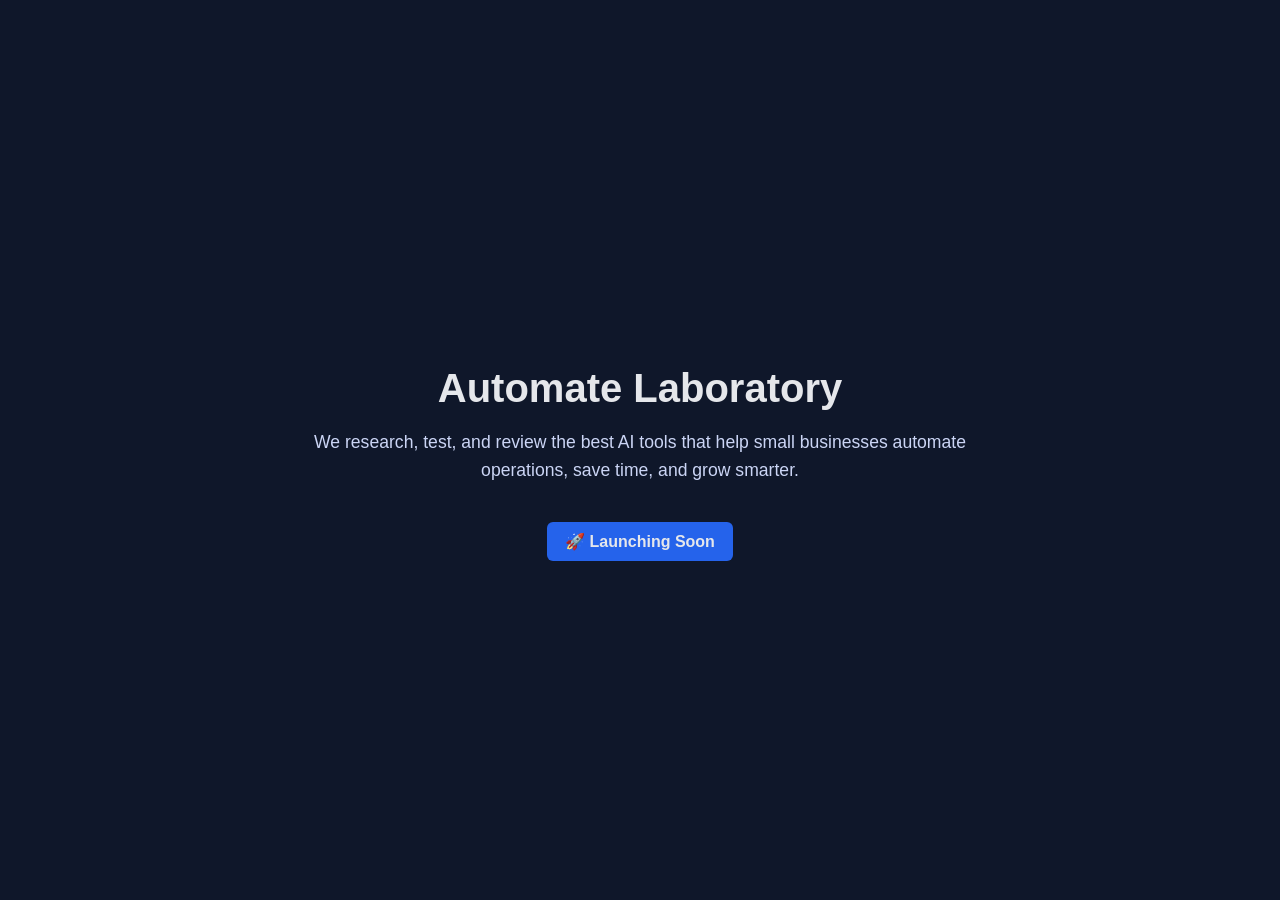
==== index.html @ 59f5715a "Rename Index.html to index.html" ====
<!DOCTYPE html>
<html lang="en">
<head>
  <meta charset="UTF-8">
  <title>Automate Laboratory</title>
  <meta name="description" content="Automate Laboratory reviews and explores the best AI tools for small business automation.">
  <meta name="viewport" content="width=device-width, initial-scale=1">
  <style>
    body {
      font-family: Arial, sans-serif;
      background: #0f172a;
      color: #e5e7eb;
      margin: 0;
      padding: 0;
      display: flex;
      justify-content: center;
      align-items: center;
      height: 100vh;
      text-align: center;
    }
    .container {
      max-width: 700px;
      padding: 40px;
    }
    h1 {
      font-size: 2.5rem;
      margin-bottom: 16px;
    }
    p {
      font-size: 1.1rem;
      line-height: 1.6;
      color: #cbd5f5;
    }
    .tag {
      display: inline-block;
      margin-top: 20px;
      padding: 10px 18px;
      background: #2563eb;
      border-radius: 6px;
      font-weight: bold;
    }
  </style>
</head>
<body>
  <div class="container">
    <h1>Automate Laboratory</h1>
    <p>
      We research, test, and review the best AI tools that help small businesses
      automate operations, save time, and grow smarter.
    </p>
    <div class="tag">🚀 Launching Soon</div>
  </div>
</body>
</html>
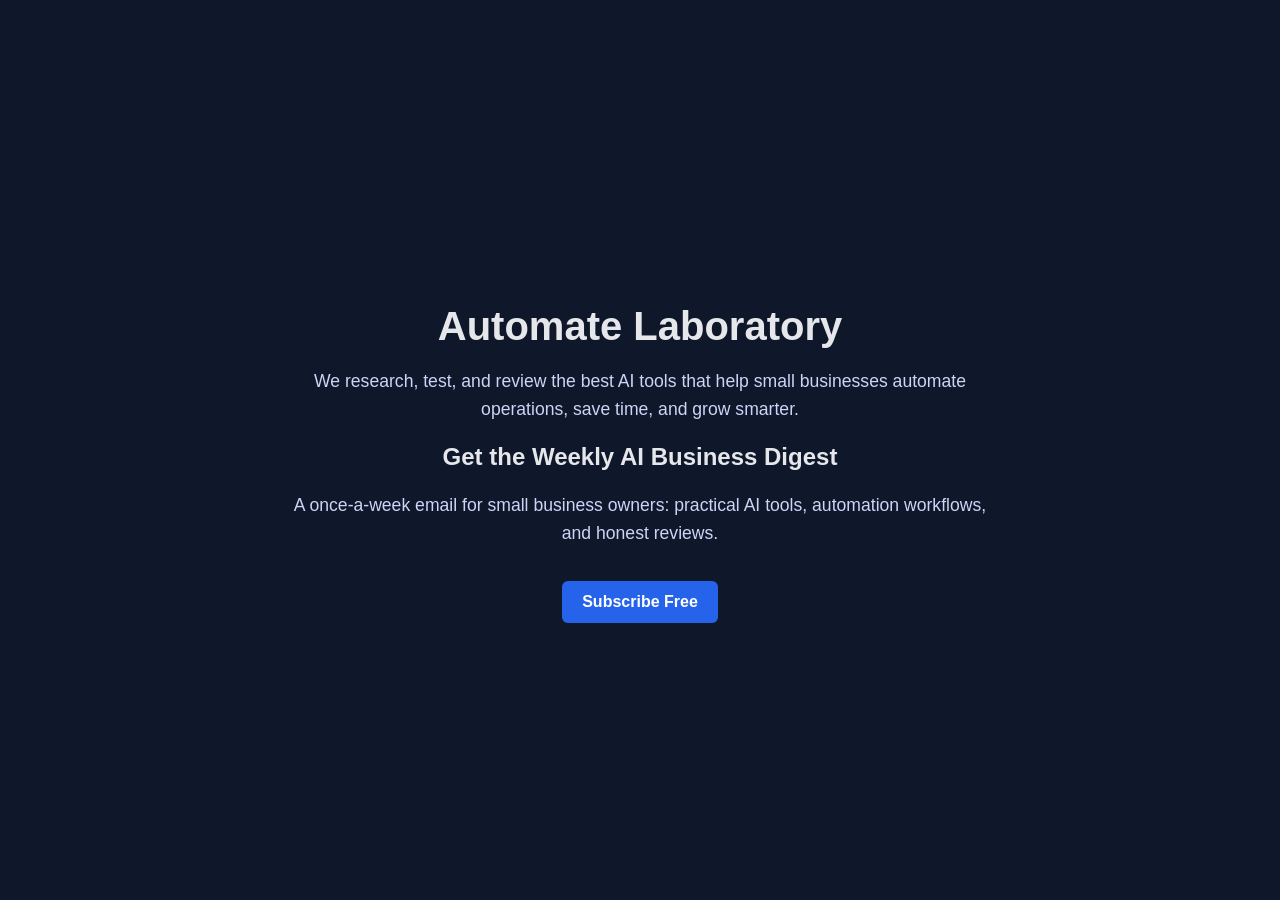
==== commit be30984b: "Update index.html" ====
--- a/index.html
+++ b/index.html
@@ -48,7 +48,26 @@
       We research, test, and review the best AI tools that help small businesses
       automate operations, save time, and grow smarter.
     </p>
-    <div class="tag">🚀 Launching Soon</div>
+    <h2>Get the Weekly AI Business Digest</h2>
+<p>
+  A once-a-week email for small business owners:
+  practical AI tools, automation workflows, and honest reviews.
+</p>
+
+<a href="https://shubhams-newsletter-630bbe.beehiiv.com/"
+   target="_blank"
+   style="
+     display:inline-block;
+     margin-top:16px;
+     padding:12px 20px;
+     background:#2563eb;
+     color:#ffffff;
+     text-decoration:none;
+     border-radius:6px;
+     font-weight:bold;">
+  Subscribe Free
+</a>
+
   </div>
 </body>
 </html>
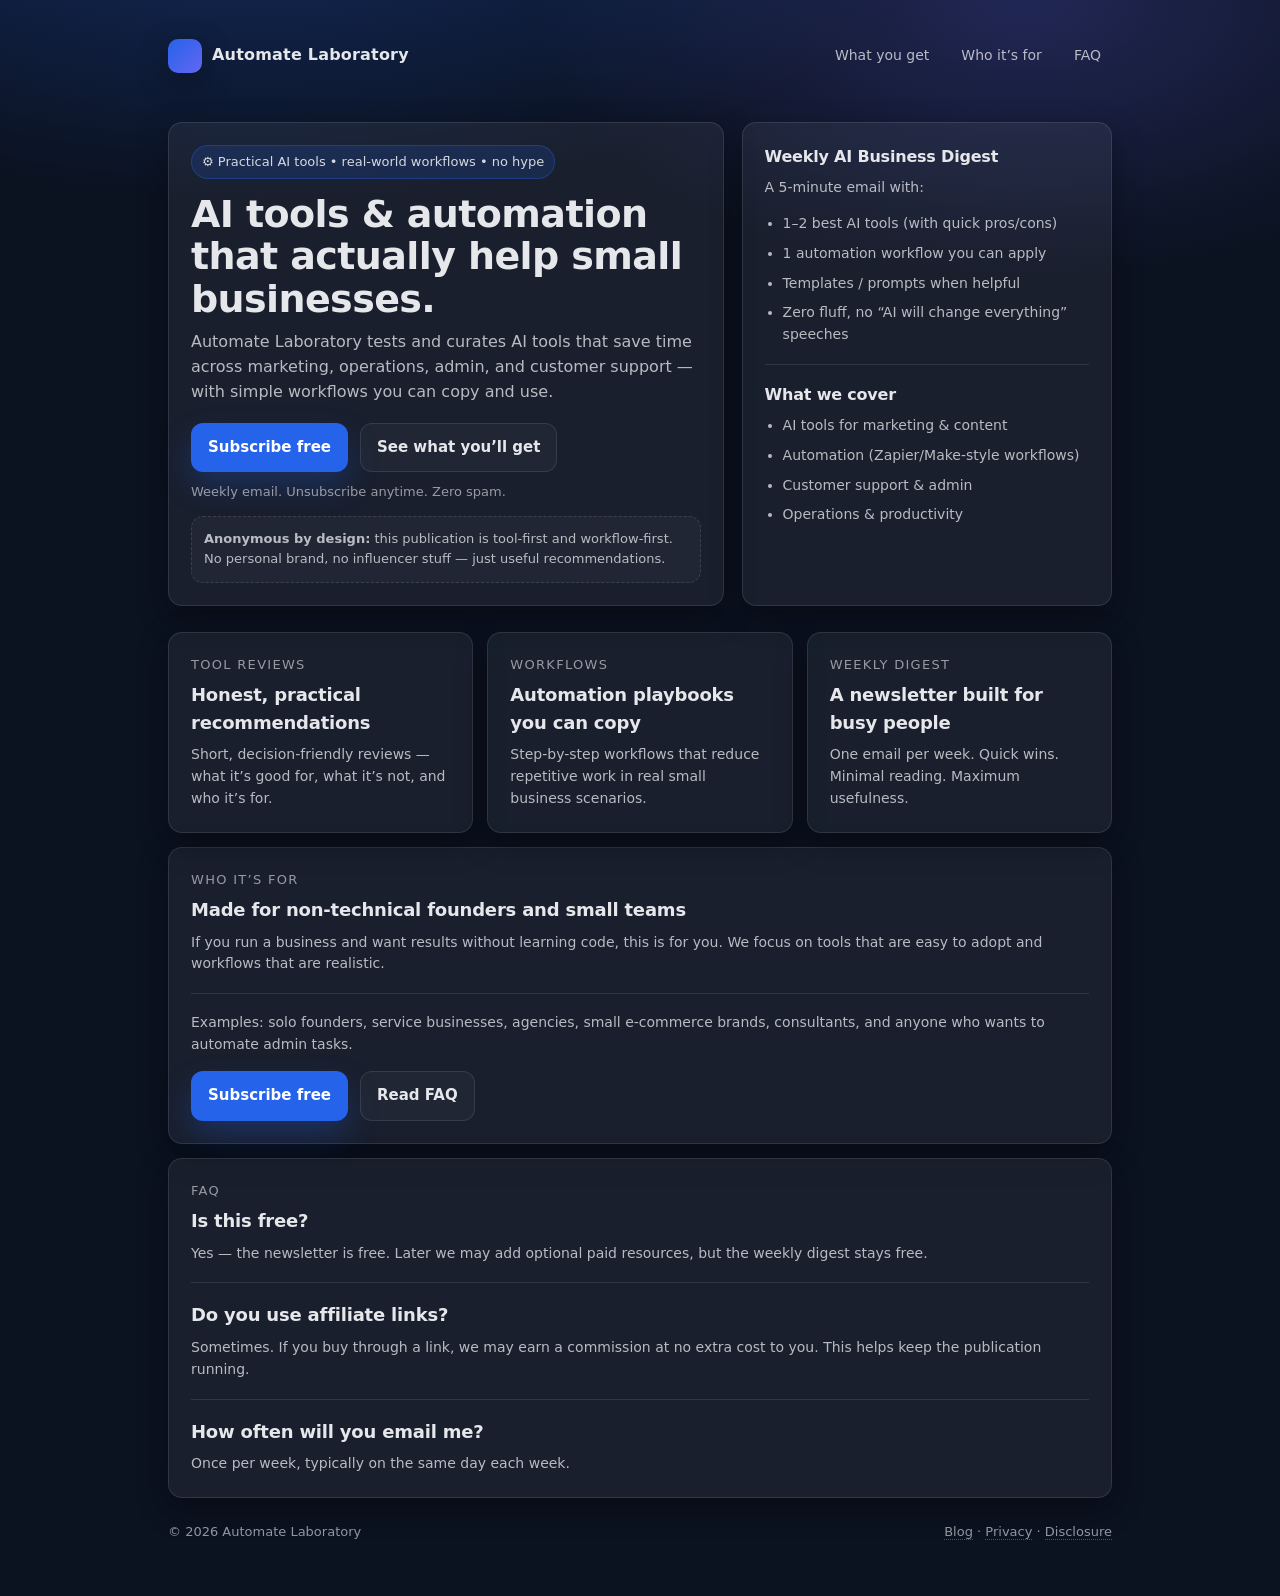
==== commit 35dde26d: "Update HOMEPAGE.html" ====
--- a/index.html
+++ b/index.html
@@ -1,73 +1,363 @@
-<!DOCTYPE html>
+<!doctype html>
 <html lang="en">
 <head>
-  <meta charset="UTF-8">
-  <title>Automate Laboratory</title>
-  <meta name="description" content="Automate Laboratory reviews and explores the best AI tools for small business automation.">
-  <meta name="viewport" content="width=device-width, initial-scale=1">
+  <meta charset="utf-8" />
+  <meta name="viewport" content="width=device-width,initial-scale=1" />
+  <title>Automate Laboratory — AI Tools & Automation for Small Business</title>
+  <meta name="description" content="Automate Laboratory helps small business owners discover practical AI tools and automation workflows. Get the Weekly AI Business Digest." />
+  <meta name="robots" content="index,follow" />
+
+  <!-- Social previews (optional but helpful) -->
+  <meta property="og:title" content="Automate Laboratory" />
+  <meta property="og:description" content="Practical AI tools + automation workflows for small business owners. Weekly digest." />
+  <meta property="og:type" content="website" />
+  <meta property="og:url" content="https://automatelaboratory.com/" />
+
   <style>
-    body {
-      font-family: Arial, sans-serif;
-      background: #0f172a;
-      color: #e5e7eb;
+    :root{
+      --bg: #0b1220;
+      --card: rgba(255,255,255,0.06);
+      --text: #e5e7eb;
+      --muted: rgba(229,231,235,0.78);
+      --muted2: rgba(229,231,235,0.62);
+      --line: rgba(255,255,255,0.10);
+      --primary: #2563eb;
+      --primary2: #1d4ed8;
+      --chip: rgba(37,99,235,0.16);
+      --shadow: 0 10px 30px rgba(0,0,0,0.35);
+      --radius: 14px;
+      --max: 980px;
+    }
+    *{ box-sizing: border-box; }
+    body{
+      margin:0;
+      font-family: system-ui, -apple-system, Segoe UI, Roboto, Arial, sans-serif;
+      background: radial-gradient(1200px 600px at 20% -10%, rgba(37,99,235,0.35), transparent 60%),
+                  radial-gradient(900px 500px at 80% 0%, rgba(99,102,241,0.25), transparent 55%),
+                  var(--bg);
+      color: var(--text);
+      line-height: 1.55;
+    }
+    a{ color: inherit; }
+    .wrap{ max-width: var(--max); margin: 0 auto; padding: 26px 18px 54px; }
+    .topbar{
+      display:flex; align-items:center; justify-content:space-between;
+      padding: 10px 0 20px;
+    }
+    .brand{
+      display:flex; gap:10px; align-items:center; text-decoration:none;
+    }
+    .logo{
+      width:34px; height:34px; border-radius:10px;
+      background: linear-gradient(135deg, rgba(37,99,235,1), rgba(99,102,241,1));
+      box-shadow: var(--shadow);
+    }
+    .brand span{
+      font-weight: 800;
+      letter-spacing: 0.2px;
+    }
+    .nav{
+      display:flex; gap:10px; align-items:center;
+      font-size: 14px;
+      color: var(--muted);
+    }
+    .nav a{
+      text-decoration:none;
+      padding: 8px 10px;
+      border: 1px solid transparent;
+      border-radius: 10px;
+    }
+    .nav a:hover{
+      border-color: var(--line);
+      background: rgba(255,255,255,0.03);
+    }
+
+    .hero{
+      padding: 26px 0 12px;
+      display:grid;
+      grid-template-columns: 1.2fr 0.8fr;
+      gap: 18px;
+      align-items: stretch;
+    }
+    @media (max-width: 900px){
+      .hero{ grid-template-columns: 1fr; }
+    }
+    .card{
+      background: var(--card);
+      border: 1px solid var(--line);
+      border-radius: var(--radius);
+      box-shadow: var(--shadow);
+      padding: 22px;
+    }
+    .chip{
+      display:inline-flex;
+      gap:8px;
+      align-items:center;
+      padding: 6px 10px;
+      border-radius: 999px;
+      background: var(--chip);
+      border: 1px solid rgba(37,99,235,0.35);
+      color: rgba(229,231,235,0.92);
+      font-size: 13px;
+      margin-bottom: 14px;
+    }
+    h1{
+      margin: 0 0 10px;
+      font-size: 38px;
+      line-height: 1.12;
+      letter-spacing: -0.6px;
+    }
+    @media (max-width: 520px){
+      h1{ font-size: 32px; }
+    }
+    .sub{
+      margin: 0 0 18px;
+      color: var(--muted);
+      font-size: 16px;
+      max-width: 62ch;
+    }
+    .ctaRow{
+      display:flex; gap: 12px; flex-wrap: wrap; align-items:center;
+      margin-top: 14px;
+    }
+    .btn{
+      display:inline-flex;
+      align-items:center;
+      justify-content:center;
+      padding: 12px 16px;
+      border-radius: 12px;
+      text-decoration:none;
+      font-weight: 700;
+      border: 1px solid transparent;
+      cursor:pointer;
+      font-size: 15px;
+    }
+    .btnPrimary{
+      background: var(--primary);
+      color: white;
+      box-shadow: 0 14px 30px rgba(37,99,235,0.25);
+    }
+    .btnPrimary:hover{ background: var(--primary2); }
+    .btnGhost{
+      background: rgba(255,255,255,0.03);
+      border-color: var(--line);
+      color: var(--text);
+    }
+    .btnGhost:hover{ background: rgba(255,255,255,0.06); }
+    .mini{
+      font-size: 13px;
+      color: var(--muted2);
+      margin-top: 10px;
+    }
+
+    .rightCard h2{
+      margin: 0 0 8px;
+      font-size: 16px;
+      letter-spacing: -0.2px;
+    }
+    .rightCard p{
+      margin: 0 0 14px;
+      color: var(--muted);
+      font-size: 14px;
+    }
+    .list{
       margin: 0;
-      padding: 0;
-      display: flex;
-      justify-content: center;
-      align-items: center;
-      height: 100vh;
-      text-align: center;
-    }
-    .container {
-      max-width: 700px;
-      padding: 40px;
-    }
-    h1 {
-      font-size: 2.5rem;
-      margin-bottom: 16px;
-    }
-    p {
-      font-size: 1.1rem;
-      line-height: 1.6;
-      color: #cbd5f5;
-    }
-    .tag {
-      display: inline-block;
-      margin-top: 20px;
-      padding: 10px 18px;
-      background: #2563eb;
-      border-radius: 6px;
-      font-weight: bold;
+      padding-left: 18px;
+      color: var(--muted);
+      font-size: 14px;
+    }
+    .list li{ margin: 8px 0; }
+    .grid3{
+      display:grid;
+      grid-template-columns: repeat(3, 1fr);
+      gap: 14px;
+      margin-top: 14px;
+    }
+    @media (max-width: 900px){
+      .grid3{ grid-template-columns: 1fr; }
+    }
+    .kicker{
+      font-size: 13px;
+      color: var(--muted2);
+      margin: 0 0 6px;
+      text-transform: uppercase;
+      letter-spacing: 0.10em;
+    }
+    h3{
+      margin: 0 0 8px;
+      font-size: 18px;
+      letter-spacing: -0.2px;
+    }
+    .p{
+      margin: 0;
+      color: var(--muted);
+      font-size: 14px;
+    }
+    .divider{
+      height: 1px;
+      background: var(--line);
+      margin: 18px 0;
+    }
+    .footer{
+      margin-top: 24px;
+      color: var(--muted2);
+      font-size: 13px;
+      display:flex;
+      justify-content:space-between;
+      gap: 12px;
+      flex-wrap: wrap;
+      align-items:center;
+    }
+    .footer a{
+      color: var(--muted2);
+      text-decoration:none;
+      border-bottom: 1px dotted rgba(255,255,255,0.28);
+    }
+    .footer a:hover{
+      color: var(--text);
+      border-bottom-color: rgba(229,231,235,0.8);
+    }
+    .mutedBox{
+      background: rgba(255,255,255,0.03);
+      border: 1px dashed rgba(255,255,255,0.12);
+      border-radius: 12px;
+      padding: 12px;
+      margin-top: 14px;
+      color: var(--muted);
+      font-size: 13px;
     }
   </style>
 </head>
+
 <body>
-  <div class="container">
-    <h1>Automate Laboratory</h1>
-    <p>
-      We research, test, and review the best AI tools that help small businesses
-      automate operations, save time, and grow smarter.
-    </p>
-    <h2>Get the Weekly AI Business Digest</h2>
-<p>
-  A once-a-week email for small business owners:
-  practical AI tools, automation workflows, and honest reviews.
-</p>
-
-<a href="https://shubhams-newsletter-630bbe.beehiiv.com/"
-   target="_blank"
-   style="
-     display:inline-block;
-     margin-top:16px;
-     padding:12px 20px;
-     background:#2563eb;
-     color:#ffffff;
-     text-decoration:none;
-     border-radius:6px;
-     font-weight:bold;">
-  Subscribe Free
-</a>
-
+  <div class="wrap">
+    <div class="topbar">
+      <a class="brand" href="/" aria-label="Automate Laboratory">
+        <div class="logo" aria-hidden="true"></div>
+        <span>Automate Laboratory</span>
+      </a>
+
+      <div class="nav">
+        <a href="#what">What you get</a>
+        <a href="#for">Who it’s for</a>
+        <a href="#faq">FAQ</a>
+      </div>
+    </div>
+
+    <section class="hero">
+      <div class="card">
+        <div class="chip">⚙️ Practical AI tools • real-world workflows • no hype</div>
+        <h1>AI tools & automation that actually help small businesses.</h1>
+        <p class="sub">
+          Automate Laboratory tests and curates AI tools that save time across marketing, operations,
+          admin, and customer support — with simple workflows you can copy and use.
+        </p>
+
+        <div class="ctaRow">
+          <!-- Replace BEEHIIV_URL below -->
+          <a class="btn btnPrimary" href="BEEHIIV_URL" target="_blank" rel="noopener">Subscribe free</a>
+          <a class="btn btnGhost" href="#what">See what you’ll get</a>
+        </div>
+
+        <div class="mini">Weekly email. Unsubscribe anytime. Zero spam.</div>
+
+        <div class="mutedBox">
+          <strong>Anonymous by design:</strong> this publication is tool-first and workflow-first.
+          No personal brand, no influencer stuff — just useful recommendations.
+        </div>
+      </div>
+
+      <div class="card rightCard">
+        <h2>Weekly AI Business Digest</h2>
+        <p>A 5-minute email with:</p>
+        <ul class="list">
+          <li>1–2 best AI tools (with quick pros/cons)</li>
+          <li>1 automation workflow you can apply</li>
+          <li>Templates / prompts when helpful</li>
+          <li>Zero fluff, no “AI will change everything” speeches</li>
+        </ul>
+
+        <div class="divider"></div>
+
+        <h2>What we cover</h2>
+        <ul class="list">
+          <li>AI tools for marketing & content</li>
+          <li>Automation (Zapier/Make-style workflows)</li>
+          <li>Customer support & admin</li>
+          <li>Operations & productivity</li>
+        </ul>
+      </div>
+    </section>
+
+    <section id="what" class="grid3">
+      <div class="card">
+        <p class="kicker">Tool reviews</p>
+        <h3>Honest, practical recommendations</h3>
+        <p class="p">Short, decision-friendly reviews — what it’s good for, what it’s not, and who it’s for.</p>
+      </div>
+      <div class="card">
+        <p class="kicker">Workflows</p>
+        <h3>Automation playbooks you can copy</h3>
+        <p class="p">Step-by-step workflows that reduce repetitive work in real small business scenarios.</p>
+      </div>
+      <div class="card">
+        <p class="kicker">Weekly digest</p>
+        <h3>A newsletter built for busy people</h3>
+        <p class="p">One email per week. Quick wins. Minimal reading. Maximum usefulness.</p>
+      </div>
+    </section>
+
+    <section id="for" class="card" style="margin-top:14px;">
+      <p class="kicker">Who it’s for</p>
+      <h3>Made for non-technical founders and small teams</h3>
+      <p class="p" style="margin-top:8px;">
+        If you run a business and want results without learning code, this is for you.
+        We focus on tools that are easy to adopt and workflows that are realistic.
+      </p>
+      <div class="divider"></div>
+      <p class="p">
+        Examples: solo founders, service businesses, agencies, small e-commerce brands, consultants,
+        and anyone who wants to automate admin tasks.
+      </p>
+
+      <div class="ctaRow" style="margin-top:16px;">
+        <!-- Replace BEEHIIV_URL below -->
+        <a class="btn btnPrimary" href="https://shubhams-newsletter-630bbe.beehiiv.com/" target="_blank" rel="noopener">Subscribe free</a>
+        <a class="btn btnGhost" href="#faq">Read FAQ</a>
+      </div>
+    </section>
+
+    <section id="faq" class="card" style="margin-top:14px;">
+      <p class="kicker">FAQ</p>
+
+      <h3>Is this free?</h3>
+      <p class="p">Yes — the newsletter is free. Later we may add optional paid resources, but the weekly digest stays free.</p>
+
+      <div class="divider"></div>
+
+      <h3>Do you use affiliate links?</h3>
+      <p class="p">
+        Sometimes. If you buy through a link, we may earn a commission at no extra cost to you. This helps keep the publication running.
+      </p>
+
+      <div class="divider"></div>
+
+      <h3>How often will you email me?</h3>
+      <p class="p">Once per week, typically on the same day each week.</p>
+    </section>
+
+    <div class="footer">
+      <div>© <span id="y"></span> Automate Laboratory</div>
+      <div>
+        <a href="/blog/">Blog</a> ·
+        <a href="/privacy.html">Privacy</a> ·
+        <a href="/affiliate-disclosure.html">Disclosure</a>
+      </div>
+    </div>
   </div>
+
+  <script>
+    document.getElementById("y").textContent = new Date().getFullYear();
+  </script>
 </body>
 </html>
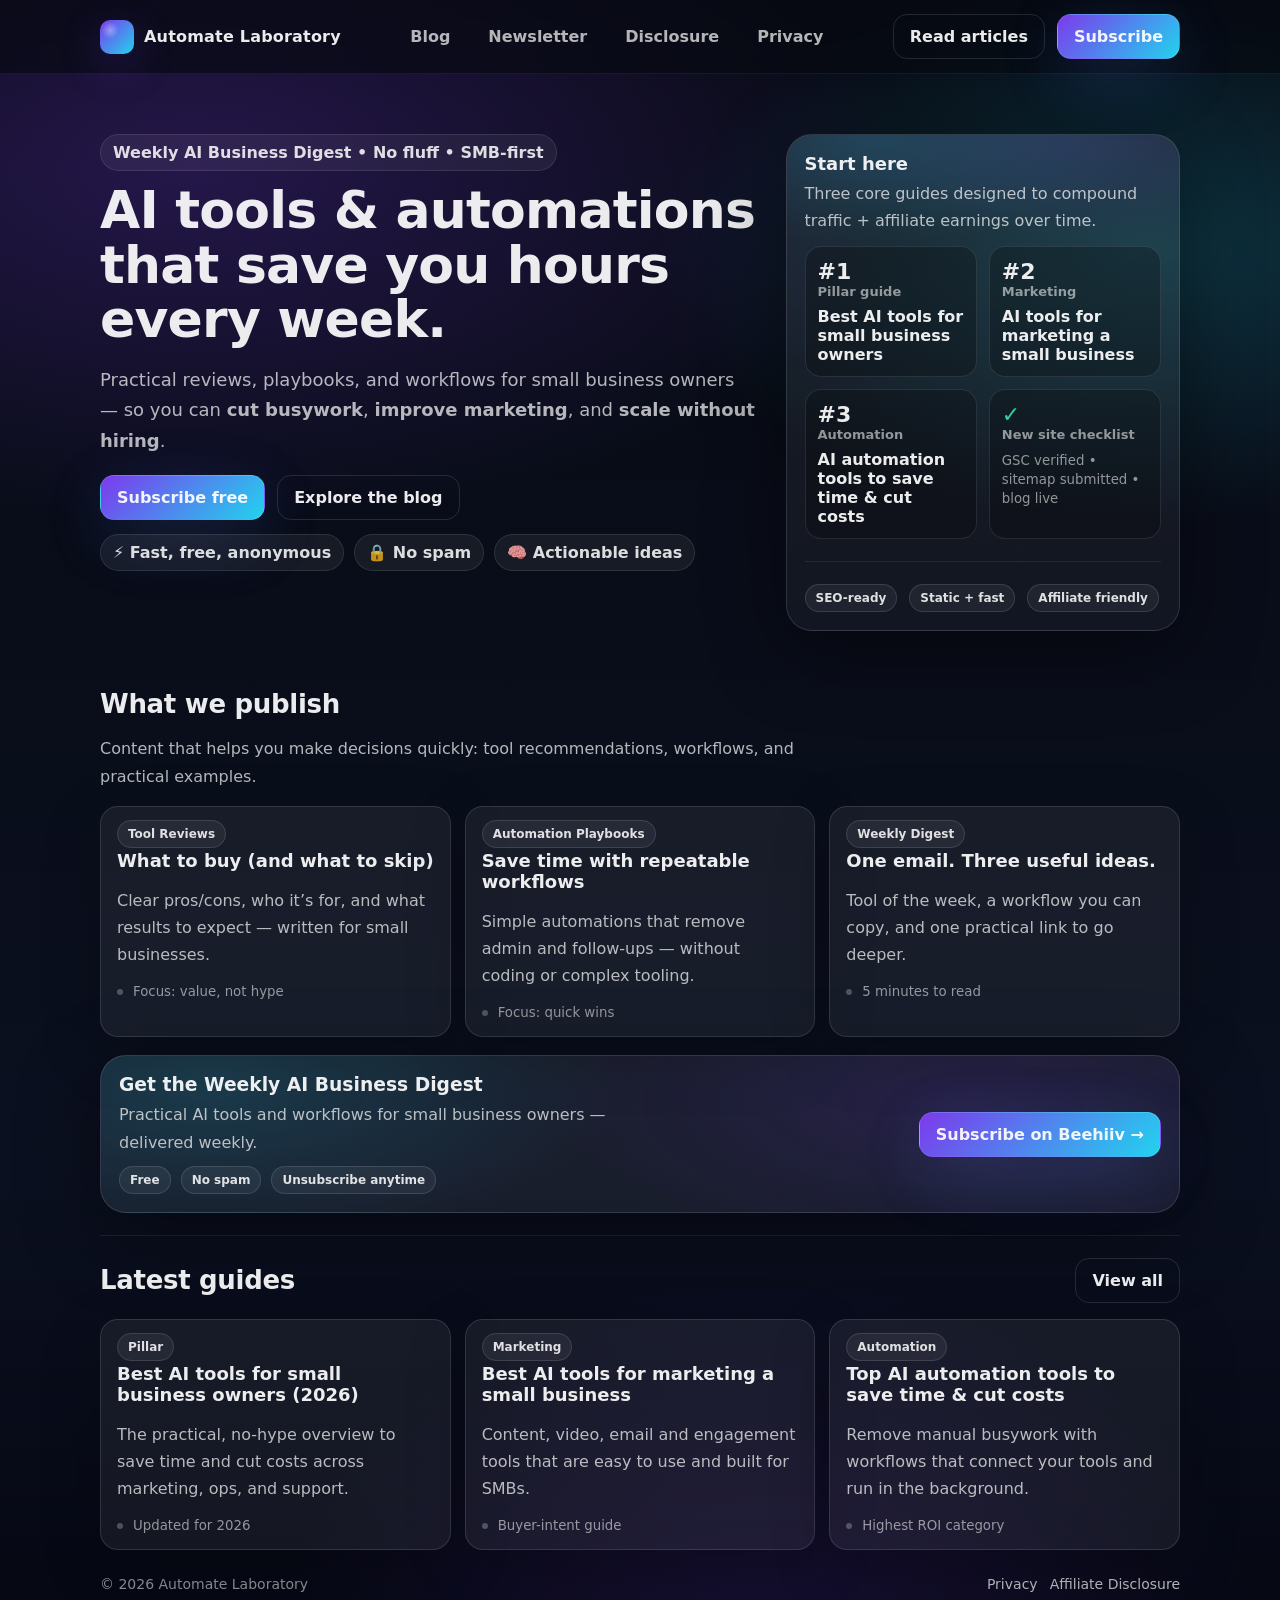
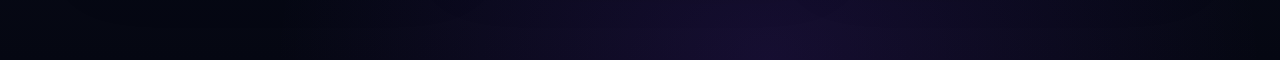
==== commit 36207d18: "Update index.html" ====
--- a/index.html
+++ b/index.html
@@ -3,361 +3,217 @@
 <head>
   <meta charset="utf-8" />
   <meta name="viewport" content="width=device-width,initial-scale=1" />
-  <title>Automate Laboratory — AI Tools & Automation for Small Business</title>
-  <meta name="description" content="Automate Laboratory helps small business owners discover practical AI tools and automation workflows. Get the Weekly AI Business Digest." />
-  <meta name="robots" content="index,follow" />
-
-  <!-- Social previews (optional but helpful) -->
-  <meta property="og:title" content="Automate Laboratory" />
-  <meta property="og:description" content="Practical AI tools + automation workflows for small business owners. Weekly digest." />
-  <meta property="og:type" content="website" />
-  <meta property="og:url" content="https://automatelaboratory.com/" />
-
-  <style>
-    :root{
-      --bg: #0b1220;
-      --card: rgba(255,255,255,0.06);
-      --text: #e5e7eb;
-      --muted: rgba(229,231,235,0.78);
-      --muted2: rgba(229,231,235,0.62);
-      --line: rgba(255,255,255,0.10);
-      --primary: #2563eb;
-      --primary2: #1d4ed8;
-      --chip: rgba(37,99,235,0.16);
-      --shadow: 0 10px 30px rgba(0,0,0,0.35);
-      --radius: 14px;
-      --max: 980px;
-    }
-    *{ box-sizing: border-box; }
-    body{
-      margin:0;
-      font-family: system-ui, -apple-system, Segoe UI, Roboto, Arial, sans-serif;
-      background: radial-gradient(1200px 600px at 20% -10%, rgba(37,99,235,0.35), transparent 60%),
-                  radial-gradient(900px 500px at 80% 0%, rgba(99,102,241,0.25), transparent 55%),
-                  var(--bg);
-      color: var(--text);
-      line-height: 1.55;
-    }
-    a{ color: inherit; }
-    .wrap{ max-width: var(--max); margin: 0 auto; padding: 26px 18px 54px; }
-    .topbar{
-      display:flex; align-items:center; justify-content:space-between;
-      padding: 10px 0 20px;
-    }
-    .brand{
-      display:flex; gap:10px; align-items:center; text-decoration:none;
-    }
-    .logo{
-      width:34px; height:34px; border-radius:10px;
-      background: linear-gradient(135deg, rgba(37,99,235,1), rgba(99,102,241,1));
-      box-shadow: var(--shadow);
-    }
-    .brand span{
-      font-weight: 800;
-      letter-spacing: 0.2px;
-    }
-    .nav{
-      display:flex; gap:10px; align-items:center;
-      font-size: 14px;
-      color: var(--muted);
-    }
-    .nav a{
-      text-decoration:none;
-      padding: 8px 10px;
-      border: 1px solid transparent;
-      border-radius: 10px;
-    }
-    .nav a:hover{
-      border-color: var(--line);
-      background: rgba(255,255,255,0.03);
-    }
-
-    .hero{
-      padding: 26px 0 12px;
-      display:grid;
-      grid-template-columns: 1.2fr 0.8fr;
-      gap: 18px;
-      align-items: stretch;
-    }
-    @media (max-width: 900px){
-      .hero{ grid-template-columns: 1fr; }
-    }
-    .card{
-      background: var(--card);
-      border: 1px solid var(--line);
-      border-radius: var(--radius);
-      box-shadow: var(--shadow);
-      padding: 22px;
-    }
-    .chip{
-      display:inline-flex;
-      gap:8px;
-      align-items:center;
-      padding: 6px 10px;
-      border-radius: 999px;
-      background: var(--chip);
-      border: 1px solid rgba(37,99,235,0.35);
-      color: rgba(229,231,235,0.92);
-      font-size: 13px;
-      margin-bottom: 14px;
-    }
-    h1{
-      margin: 0 0 10px;
-      font-size: 38px;
-      line-height: 1.12;
-      letter-spacing: -0.6px;
-    }
-    @media (max-width: 520px){
-      h1{ font-size: 32px; }
-    }
-    .sub{
-      margin: 0 0 18px;
-      color: var(--muted);
-      font-size: 16px;
-      max-width: 62ch;
-    }
-    .ctaRow{
-      display:flex; gap: 12px; flex-wrap: wrap; align-items:center;
-      margin-top: 14px;
-    }
-    .btn{
-      display:inline-flex;
-      align-items:center;
-      justify-content:center;
-      padding: 12px 16px;
-      border-radius: 12px;
-      text-decoration:none;
-      font-weight: 700;
-      border: 1px solid transparent;
-      cursor:pointer;
-      font-size: 15px;
-    }
-    .btnPrimary{
-      background: var(--primary);
-      color: white;
-      box-shadow: 0 14px 30px rgba(37,99,235,0.25);
-    }
-    .btnPrimary:hover{ background: var(--primary2); }
-    .btnGhost{
-      background: rgba(255,255,255,0.03);
-      border-color: var(--line);
-      color: var(--text);
-    }
-    .btnGhost:hover{ background: rgba(255,255,255,0.06); }
-    .mini{
-      font-size: 13px;
-      color: var(--muted2);
-      margin-top: 10px;
-    }
-
-    .rightCard h2{
-      margin: 0 0 8px;
-      font-size: 16px;
-      letter-spacing: -0.2px;
-    }
-    .rightCard p{
-      margin: 0 0 14px;
-      color: var(--muted);
-      font-size: 14px;
-    }
-    .list{
-      margin: 0;
-      padding-left: 18px;
-      color: var(--muted);
-      font-size: 14px;
-    }
-    .list li{ margin: 8px 0; }
-    .grid3{
-      display:grid;
-      grid-template-columns: repeat(3, 1fr);
-      gap: 14px;
-      margin-top: 14px;
-    }
-    @media (max-width: 900px){
-      .grid3{ grid-template-columns: 1fr; }
-    }
-    .kicker{
-      font-size: 13px;
-      color: var(--muted2);
-      margin: 0 0 6px;
-      text-transform: uppercase;
-      letter-spacing: 0.10em;
-    }
-    h3{
-      margin: 0 0 8px;
-      font-size: 18px;
-      letter-spacing: -0.2px;
-    }
-    .p{
-      margin: 0;
-      color: var(--muted);
-      font-size: 14px;
-    }
-    .divider{
-      height: 1px;
-      background: var(--line);
-      margin: 18px 0;
-    }
-    .footer{
-      margin-top: 24px;
-      color: var(--muted2);
-      font-size: 13px;
-      display:flex;
-      justify-content:space-between;
-      gap: 12px;
-      flex-wrap: wrap;
-      align-items:center;
-    }
-    .footer a{
-      color: var(--muted2);
-      text-decoration:none;
-      border-bottom: 1px dotted rgba(255,255,255,0.28);
-    }
-    .footer a:hover{
-      color: var(--text);
-      border-bottom-color: rgba(229,231,235,0.8);
-    }
-    .mutedBox{
-      background: rgba(255,255,255,0.03);
-      border: 1px dashed rgba(255,255,255,0.12);
-      border-radius: 12px;
-      padding: 12px;
-      margin-top: 14px;
-      color: var(--muted);
-      font-size: 13px;
-    }
-  </style>
+  <title>Automate Laboratory — AI tools & automation for small business owners</title>
+  <meta name="description" content="Practical AI tool reviews and automation playbooks for small business owners. Save time, cut costs, and grow faster with the Weekly AI Business Digest." />
+  <link rel="stylesheet" href="/assets/styles.css" />
 </head>
 
 <body>
-  <div class="wrap">
-    <div class="topbar">
-      <a class="brand" href="/" aria-label="Automate Laboratory">
-        <div class="logo" aria-hidden="true"></div>
-        <span>Automate Laboratory</span>
-      </a>
-
-      <div class="nav">
-        <a href="#what">What you get</a>
-        <a href="#for">Who it’s for</a>
-        <a href="#faq">FAQ</a>
+  <header class="nav">
+    <div class="container">
+      <div class="nav-inner">
+        <a class="brand" href="/">
+          <span class="logo" aria-hidden="true"></span>
+          <span>Automate Laboratory</span>
+        </a>
+
+        <nav class="nav-links" aria-label="Primary">
+          <a href="/blog/">Blog</a>
+          <a href="https://shubhams-newsletter-630bbe.beehiiv.com/" target="_blank" rel="noopener">Newsletter</a>
+          <a href="/affiliate-disclosure.html">Disclosure</a>
+          <a href="/privacy.html">Privacy</a>
+        </nav>
+
+        <div class="row">
+          <a class="btn btn-ghost" href="/blog/">Read articles</a>
+          <a class="btn btn-primary" href="https://shubhams-newsletter-630bbe.beehiiv.com/" target="_blank" rel="noopener">Subscribe</a>
+
+          <button class="btn menu-btn" data-menu-btn aria-expanded="false" aria-label="Open menu">
+            Menu
+          </button>
+        </div>
+      </div>
+
+      <div class="mobile-menu" data-mobile-menu>
+        <a href="/blog/">Blog</a>
+        <a href="https://shubhams-newsletter-630bbe.beehiiv.com/" target="_blank" rel="noopener">Newsletter</a>
+        <a href="/affiliate-disclosure.html">Disclosure</a>
+        <a href="/privacy.html">Privacy</a>
+        <div class="row">
+          <a class="btn btn-ghost" href="/blog/">Read articles</a>
+          <a class="btn btn-primary" href="https://shubhams-newsletter-630bbe.beehiiv.com/" target="_blank" rel="noopener">Subscribe</a>
+        </div>
       </div>
     </div>
-
+  </header>
+
+  <main>
     <section class="hero">
-      <div class="card">
-        <div class="chip">⚙️ Practical AI tools • real-world workflows • no hype</div>
-        <h1>AI tools & automation that actually help small businesses.</h1>
-        <p class="sub">
-          Automate Laboratory tests and curates AI tools that save time across marketing, operations,
-          admin, and customer support — with simple workflows you can copy and use.
+      <div class="container hero-grid">
+        <div class="reveal">
+          <span class="chip">Weekly AI Business Digest • No fluff • SMB-first</span>
+          <h1 class="h-title">AI tools & automations that save you hours every week.</h1>
+          <p class="sub">
+            Practical reviews, playbooks, and workflows for small business owners — so you can
+            <strong>cut busywork</strong>, <strong>improve marketing</strong>, and <strong>scale without hiring</strong>.
+          </p>
+
+          <div class="hero-actions">
+            <a class="btn btn-primary" href="https://shubhams-newsletter-630bbe.beehiiv.com/" target="_blank" rel="noopener">
+              Subscribe free
+            </a>
+            <a class="btn btn-ghost" href="/blog/">Explore the blog</a>
+          </div>
+
+          <div class="hero-note">
+            <span class="chip">⚡ Fast, free, anonymous</span>
+            <span class="chip">🔒 No spam</span>
+            <span class="chip">🧠 Actionable ideas</span>
+          </div>
+        </div>
+
+        <aside class="panel reveal">
+          <h2 style="margin:0 0 6px; font-size:18px;">Start here</h2>
+          <p style="margin:0 0 12px;">
+            Three core guides designed to compound traffic + affiliate earnings over time.
+          </p>
+
+          <div class="kpi">
+            <div class="box">
+              <div class="num">#1</div>
+              <div class="label">Pillar guide</div>
+              <div style="margin-top:8px;">
+                <a href="/blog/best-ai-tools-small-business.html"><strong>Best AI tools for small business owners</strong></a>
+              </div>
+            </div>
+            <div class="box">
+              <div class="num">#2</div>
+              <div class="label">Marketing</div>
+              <div style="margin-top:8px;">
+                <a href="/blog/best-ai-tools-marketing-small-business.html"><strong>AI tools for marketing a small business</strong></a>
+              </div>
+            </div>
+            <div class="box">
+              <div class="num">#3</div>
+              <div class="label">Automation</div>
+              <div style="margin-top:8px;">
+                <a href="/blog/top-ai-automation-tools-small-business.html"><strong>AI automation tools to save time & cut costs</strong></a>
+              </div>
+            </div>
+            <div class="box">
+              <div class="num" style="color:var(--good)">✓</div>
+              <div class="label">New site checklist</div>
+              <div style="margin-top:8px;">
+                <small>GSC verified • sitemap submitted • blog live</small>
+              </div>
+            </div>
+          </div>
+
+          <div class="hr"></div>
+
+          <div class="row">
+            <span class="tag">SEO-ready</span>
+            <span class="tag">Static + fast</span>
+            <span class="tag">Affiliate friendly</span>
+          </div>
+        </aside>
+      </div>
+    </section>
+
+    <section class="section">
+      <div class="container">
+        <h2 class="reveal">What we publish</h2>
+        <p class="lead reveal">
+          Content that helps you make decisions quickly: tool recommendations, workflows, and practical examples.
         </p>
 
-        <div class="ctaRow">
-          <!-- Replace BEEHIIV_URL below -->
-          <a class="btn btnPrimary" href="BEEHIIV_URL" target="_blank" rel="noopener">Subscribe free</a>
-          <a class="btn btnGhost" href="#what">See what you’ll get</a>
-        </div>
-
-        <div class="mini">Weekly email. Unsubscribe anytime. Zero spam.</div>
-
-        <div class="mutedBox">
-          <strong>Anonymous by design:</strong> this publication is tool-first and workflow-first.
-          No personal brand, no influencer stuff — just useful recommendations.
-        </div>
-      </div>
-
-      <div class="card rightCard">
-        <h2>Weekly AI Business Digest</h2>
-        <p>A 5-minute email with:</p>
-        <ul class="list">
-          <li>1–2 best AI tools (with quick pros/cons)</li>
-          <li>1 automation workflow you can apply</li>
-          <li>Templates / prompts when helpful</li>
-          <li>Zero fluff, no “AI will change everything” speeches</li>
-        </ul>
-
-        <div class="divider"></div>
-
-        <h2>What we cover</h2>
-        <ul class="list">
-          <li>AI tools for marketing & content</li>
-          <li>Automation (Zapier/Make-style workflows)</li>
-          <li>Customer support & admin</li>
-          <li>Operations & productivity</li>
-        </ul>
+        <div class="grid">
+          <div class="card reveal">
+            <span class="tag">Tool Reviews</span>
+            <h3>What to buy (and what to skip)</h3>
+            <p>Clear pros/cons, who it’s for, and what results to expect — written for small businesses.</p>
+            <div class="meta"><span class="dot"></span><small>Focus: value, not hype</small></div>
+          </div>
+
+          <div class="card reveal">
+            <span class="tag">Automation Playbooks</span>
+            <h3>Save time with repeatable workflows</h3>
+            <p>Simple automations that remove admin and follow-ups — without coding or complex tooling.</p>
+            <div class="meta"><span class="dot"></span><small>Focus: quick wins</small></div>
+          </div>
+
+          <div class="card reveal">
+            <span class="tag">Weekly Digest</span>
+            <h3>One email. Three useful ideas.</h3>
+            <p>Tool of the week, a workflow you can copy, and one practical link to go deeper.</p>
+            <div class="meta"><span class="dot"></span><small>5 minutes to read</small></div>
+          </div>
+        </div>
+
+        <div class="cta reveal">
+          <div class="split">
+            <div>
+              <h3>Get the Weekly AI Business Digest</h3>
+              <p style="margin:0">
+                Practical AI tools and workflows for small business owners — delivered weekly.
+              </p>
+              <div class="meta" style="margin-top:10px;">
+                <span class="tag">Free</span>
+                <span class="tag">No spam</span>
+                <span class="tag">Unsubscribe anytime</span>
+              </div>
+            </div>
+            <div class="row" style="justify-content:flex-end">
+              <a class="btn btn-primary" href="https://shubhams-newsletter-630bbe.beehiiv.com/" target="_blank" rel="noopener">
+                Subscribe on Beehiiv →
+              </a>
+            </div>
+          </div>
+        </div>
+
+        <div class="hr"></div>
+
+        <div class="row reveal">
+          <h2 style="margin:0">Latest guides</h2>
+          <span class="right"></span>
+          <a class="btn btn-ghost" href="/blog/">View all</a>
+        </div>
+
+        <div class="grid">
+          <a class="card reveal" href="/blog/best-ai-tools-small-business.html">
+            <span class="tag">Pillar</span>
+            <h3>Best AI tools for small business owners (2026)</h3>
+            <p>The practical, no-hype overview to save time and cut costs across marketing, ops, and support.</p>
+            <div class="meta"><span class="dot"></span><small>Updated for 2026</small></div>
+          </a>
+
+          <a class="card reveal" href="/blog/best-ai-tools-marketing-small-business.html">
+            <span class="tag">Marketing</span>
+            <h3>Best AI tools for marketing a small business</h3>
+            <p>Content, video, email and engagement tools that are easy to use and built for SMBs.</p>
+            <div class="meta"><span class="dot"></span><small>Buyer-intent guide</small></div>
+          </a>
+
+          <a class="card reveal" href="/blog/top-ai-automation-tools-small-business.html">
+            <span class="tag">Automation</span>
+            <h3>Top AI automation tools to save time & cut costs</h3>
+            <p>Remove manual busywork with workflows that connect your tools and run in the background.</p>
+            <div class="meta"><span class="dot"></span><small>Highest ROI category</small></div>
+          </a>
+        </div>
+
+        <footer class="footer">
+          <div class="row">
+            <span>© <span data-year></span> Automate Laboratory</span>
+            <span class="right"></span>
+            <a href="/privacy.html">Privacy</a>
+            <a href="/affiliate-disclosure.html">Affiliate Disclosure</a>
+          </div>
+        </footer>
       </div>
     </section>
-
-    <section id="what" class="grid3">
-      <div class="card">
-        <p class="kicker">Tool reviews</p>
-        <h3>Honest, practical recommendations</h3>
-        <p class="p">Short, decision-friendly reviews — what it’s good for, what it’s not, and who it’s for.</p>
-      </div>
-      <div class="card">
-        <p class="kicker">Workflows</p>
-        <h3>Automation playbooks you can copy</h3>
-        <p class="p">Step-by-step workflows that reduce repetitive work in real small business scenarios.</p>
-      </div>
-      <div class="card">
-        <p class="kicker">Weekly digest</p>
-        <h3>A newsletter built for busy people</h3>
-        <p class="p">One email per week. Quick wins. Minimal reading. Maximum usefulness.</p>
-      </div>
-    </section>
-
-    <section id="for" class="card" style="margin-top:14px;">
-      <p class="kicker">Who it’s for</p>
-      <h3>Made for non-technical founders and small teams</h3>
-      <p class="p" style="margin-top:8px;">
-        If you run a business and want results without learning code, this is for you.
-        We focus on tools that are easy to adopt and workflows that are realistic.
-      </p>
-      <div class="divider"></div>
-      <p class="p">
-        Examples: solo founders, service businesses, agencies, small e-commerce brands, consultants,
-        and anyone who wants to automate admin tasks.
-      </p>
-
-      <div class="ctaRow" style="margin-top:16px;">
-        <!-- Replace BEEHIIV_URL below -->
-        <a class="btn btnPrimary" href="https://shubhams-newsletter-630bbe.beehiiv.com/" target="_blank" rel="noopener">Subscribe free</a>
-        <a class="btn btnGhost" href="#faq">Read FAQ</a>
-      </div>
-    </section>
-
-    <section id="faq" class="card" style="margin-top:14px;">
-      <p class="kicker">FAQ</p>
-
-      <h3>Is this free?</h3>
-      <p class="p">Yes — the newsletter is free. Later we may add optional paid resources, but the weekly digest stays free.</p>
-
-      <div class="divider"></div>
-
-      <h3>Do you use affiliate links?</h3>
-      <p class="p">
-        Sometimes. If you buy through a link, we may earn a commission at no extra cost to you. This helps keep the publication running.
-      </p>
-
-      <div class="divider"></div>
-
-      <h3>How often will you email me?</h3>
-      <p class="p">Once per week, typically on the same day each week.</p>
-    </section>
-
-    <div class="footer">
-      <div>© <span id="y"></span> Automate Laboratory</div>
-      <div>
-        <a href="/blog/">Blog</a> ·
-        <a href="/privacy.html">Privacy</a> ·
-        <a href="/affiliate-disclosure.html">Disclosure</a>
-      </div>
-    </div>
-  </div>
-
-  <script>
-    document.getElementById("y").textContent = new Date().getFullYear();
-  </script>
+  </main>
+
+  <script src="/assets/main.js" defer></script>
 </body>
 </html>
--- a/assets/styles.css
+++ b/assets/styles.css
@@ -0,0 +1,288 @@
+/* ============  Automate Laboratory — Premium Static Theme  ============ */
+
+:root{
+  --bg: #070A12;
+  --bg2:#0B1020;
+  --card: rgba(255,255,255,.06);
+  --card2: rgba(255,255,255,.08);
+  --stroke: rgba(255,255,255,.12);
+  --stroke2: rgba(255,255,255,.18);
+
+  --text: rgba(255,255,255,.92);
+  --muted: rgba(255,255,255,.70);
+  --muted2: rgba(255,255,255,.55);
+
+  --brand: #7C3AED;   /* purple */
+  --brand2:#22D3EE;   /* cyan */
+  --good:#34D399;
+
+  --shadow: 0 20px 80px rgba(0,0,0,.45);
+  --radius: 18px;
+  --radius2: 26px;
+
+  --max: 1120px;
+}
+
+*{box-sizing:border-box}
+html{scroll-behavior:smooth}
+body{
+  margin:0;
+  color:var(--text);
+  font-family: ui-sans-serif, system-ui, -apple-system, Segoe UI, Roboto, Helvetica, Arial, "Apple Color Emoji","Segoe UI Emoji";
+  background:
+    radial-gradient(1200px 600px at 15% 10%, rgba(124,58,237,.25), transparent 60%),
+    radial-gradient(900px 500px at 90% 15%, rgba(34,211,238,.20), transparent 55%),
+    radial-gradient(900px 700px at 60% 100%, rgba(124,58,237,.14), transparent 55%),
+    linear-gradient(180deg, var(--bg), var(--bg2) 70%, #050712);
+  overflow-x:hidden;
+}
+
+a{color:inherit; text-decoration:none}
+p{color:var(--muted); line-height:1.7}
+small{color:var(--muted2)}
+
+.container{max-width:var(--max); margin:0 auto; padding:0 20px}
+
+.nav{
+  position:sticky; top:0; z-index:50;
+  backdrop-filter: blur(10px);
+  background: rgba(7,10,18,.65);
+  border-bottom: 1px solid rgba(255,255,255,.06);
+}
+.nav-inner{
+  display:flex; align-items:center; justify-content:space-between;
+  padding:14px 0;
+}
+.brand{
+  display:flex; align-items:center; gap:10px;
+  font-weight:800; letter-spacing:.2px;
+}
+.logo{
+  width:34px; height:34px; border-radius:10px;
+  background:
+    radial-gradient(14px 14px at 30% 30%, rgba(255,255,255,.35), transparent 60%),
+    linear-gradient(135deg, rgba(124,58,237,1), rgba(34,211,238,1));
+  box-shadow: 0 12px 40px rgba(124,58,237,.25);
+}
+.nav-links{display:flex; align-items:center; gap:18px}
+.nav-links a{
+  color:var(--muted);
+  font-weight:600;
+  padding:10px 10px;
+  border-radius:12px;
+  transition: background .2s ease, color .2s ease;
+}
+.nav-links a:hover{background: rgba(255,255,255,.06); color: var(--text)}
+
+.btn{
+  display:inline-flex; align-items:center; justify-content:center;
+  gap:10px;
+  border-radius: 14px;
+  padding: 12px 16px;
+  font-weight:800;
+  border: 1px solid rgba(255,255,255,.10);
+  background: rgba(255,255,255,.06);
+  transition: transform .15s ease, background .2s ease, border .2s ease;
+}
+.btn:hover{transform: translateY(-1px); background: rgba(255,255,255,.10); border-color: rgba(255,255,255,.16)}
+.btn:active{transform: translateY(0px)}
+
+.btn-primary{
+  background: linear-gradient(135deg, rgba(124,58,237,1), rgba(34,211,238,1));
+  border-color: rgba(255,255,255,.10);
+  box-shadow: 0 18px 70px rgba(34,211,238,.10), 0 18px 70px rgba(124,58,237,.14);
+}
+.btn-primary:hover{background: linear-gradient(135deg, rgba(124,58,237,1), rgba(34,211,238,1))}
+
+.btn-ghost{
+  background: transparent;
+  border: 1px solid rgba(255,255,255,.12);
+}
+.chip{
+  display:inline-flex; align-items:center; gap:8px;
+  border-radius: 999px;
+  padding:8px 12px;
+  font-weight:700;
+  color: rgba(255,255,255,.85);
+  background: rgba(255,255,255,.06);
+  border:1px solid rgba(255,255,255,.10);
+}
+
+.hero{
+  padding: 60px 0 30px;
+}
+.hero-grid{
+  display:grid;
+  grid-template-columns: 1.25fr .75fr;
+  gap: 28px;
+  align-items:stretch;
+}
+@media (max-width: 980px){
+  .hero-grid{grid-template-columns:1fr; gap:18px}
+  .nav-links{display:none}
+  .menu-btn{display:inline-flex !important}
+}
+.menu-btn{display:none}
+.mobile-menu{
+  display:none;
+  border-top:1px solid rgba(255,255,255,.08);
+  padding:12px 0 16px;
+}
+.mobile-menu a{
+  display:block;
+  padding:10px 12px;
+  border-radius:12px;
+  color:var(--muted);
+  font-weight:650;
+}
+.mobile-menu a:hover{background: rgba(255,255,255,.06); color:var(--text)}
+.mobile-menu .row{display:flex; gap:10px; flex-wrap:wrap; margin-top:10px}
+
+.h-title{
+  font-size: 52px;
+  line-height:1.05;
+  letter-spacing:-.8px;
+  margin: 12px 0 14px;
+}
+@media (max-width: 520px){
+  .h-title{font-size: 40px}
+}
+.sub{
+  font-size: 18px;
+  max-width: 60ch;
+}
+.hero-actions{display:flex; gap:12px; flex-wrap:wrap; margin-top:18px}
+.hero-note{margin-top:14px; display:flex; gap:10px; flex-wrap:wrap}
+
+.panel{
+  border-radius: var(--radius2);
+  background: linear-gradient(180deg, rgba(255,255,255,.08), rgba(255,255,255,.04));
+  border: 1px solid rgba(255,255,255,.12);
+  box-shadow: var(--shadow);
+  padding: 18px;
+  position:relative;
+  overflow:hidden;
+}
+.panel::before{
+  content:"";
+  position:absolute; inset:-1px;
+  background:
+    radial-gradient(500px 180px at 20% 0%, rgba(34,211,238,.16), transparent 60%),
+    radial-gradient(500px 180px at 70% 0%, rgba(124,58,237,.14), transparent 60%);
+  pointer-events:none;
+}
+.panel > *{position:relative}
+
+.kpi{
+  display:grid;
+  grid-template-columns:1fr 1fr;
+  gap:12px;
+  margin-top:10px;
+}
+.kpi .box{
+  background: rgba(0,0,0,.25);
+  border:1px solid rgba(255,255,255,.10);
+  border-radius: 16px;
+  padding: 12px;
+}
+.kpi .num{font-size:22px; font-weight:900}
+.kpi .label{color: var(--muted2); font-weight:650; font-size:13px}
+
+.section{padding: 28px 0}
+.section h2{
+  font-size: 26px;
+  letter-spacing:-.3px;
+  margin:0 0 8px;
+}
+.section .lead{max-width:75ch}
+
+.grid{
+  display:grid;
+  grid-template-columns: repeat(12, 1fr);
+  gap:14px;
+  margin-top:16px;
+}
+.card{
+  grid-column: span 4;
+  background: var(--card);
+  border: 1px solid var(--stroke);
+  border-radius: var(--radius);
+  padding: 16px;
+  box-shadow: 0 18px 60px rgba(0,0,0,.22);
+  transition: transform .18s ease, border .18s ease, background .18s ease;
+}
+.card:hover{
+  transform: translateY(-3px);
+  border-color: rgba(255,255,255,.18);
+  background: var(--card2);
+}
+@media (max-width: 980px){ .card{grid-column: span 6} }
+@media (max-width: 640px){ .card{grid-column: span 12} }
+
+.card h3{margin:8px 0 6px; font-size:18px}
+.meta{display:flex; gap:10px; flex-wrap:wrap; align-items:center; margin-top:8px}
+.dot{width:6px; height:6px; border-radius:99px; background: rgba(255,255,255,.25)}
+.tag{
+  font-size:12px; font-weight:800;
+  padding:6px 10px; border-radius:999px;
+  border:1px solid rgba(255,255,255,.12);
+  background: rgba(255,255,255,.06);
+  color: rgba(255,255,255,.86);
+}
+
+.split{
+  display:grid;
+  grid-template-columns: 1fr 1fr;
+  gap:14px;
+}
+@media (max-width: 980px){ .split{grid-template-columns:1fr} }
+
+.cta{
+  margin-top:18px;
+  border-radius: var(--radius2);
+  padding: 18px;
+  background:
+    radial-gradient(700px 260px at 10% 20%, rgba(34,211,238,.16), transparent 60%),
+    radial-gradient(700px 260px at 80% 30%, rgba(124,58,237,.14), transparent 60%),
+    rgba(255,255,255,.06);
+  border:1px solid rgba(255,255,255,.12);
+  box-shadow: var(--shadow);
+}
+.cta h3{margin:0 0 6px}
+.form{
+  display:flex; gap:10px; flex-wrap:wrap; margin-top:12px;
+}
+.input{
+  flex: 1 1 280px;
+  padding: 12px 14px;
+  border-radius: 14px;
+  border: 1px solid rgba(255,255,255,.12);
+  background: rgba(0,0,0,.25);
+  color: var(--text);
+  outline:none;
+}
+.input:focus{border-color: rgba(34,211,238,.40)}
+.hr{height:1px;background:rgba(255,255,255,.08); margin:22px 0}
+
+.footer{
+  padding: 26px 0 40px;
+  color: var(--muted2);
+  font-size: 14px;
+}
+.footer a{color: rgba(255,255,255,.72)}
+.footer a:hover{color: rgba(255,255,255,.92)}
+
+/* reveal animations */
+.reveal{
+  opacity:0;
+  transform: translateY(12px);
+  transition: opacity .6s ease, transform .6s ease;
+}
+.reveal.in{
+  opacity:1;
+  transform: translateY(0);
+}
+
+/* small utilities */
+.row{display:flex; gap:12px; flex-wrap:wrap; align-items:center}
+.right{margin-left:auto}
